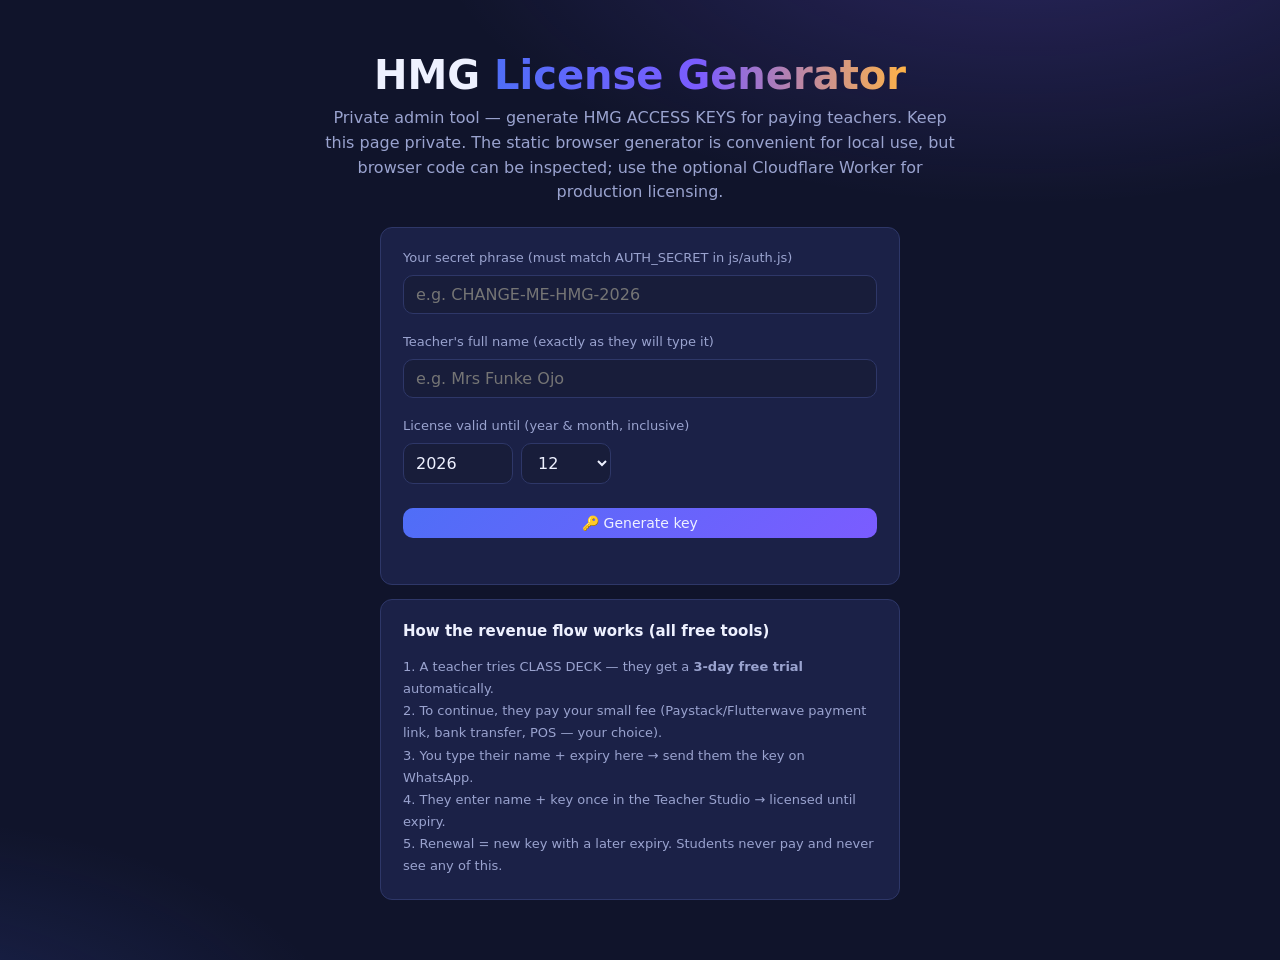
==== admin.html @ 58fbcd96 "Add files via upload" ====
<!DOCTYPE html>
<html lang="en">
<head>
<meta charset="UTF-8" />
<meta name="viewport" content="width=device-width, initial-scale=1" />
<title>HMG Admin — License Key Generator</title>
<link rel="icon" href="assets/icon-96.png" />
<link rel="stylesheet" href="css/style.css" />
<meta name="robots" content="noindex,nofollow" />
</head>
<body>
<div class="landing">
  <img class="logo" src="assets/hmg-academy-logo.png" alt="" style="width:auto;max-width:220px;height:auto;border-radius:12px" />
  <h1>HMG <span>License Generator</span></h1>
  <p class="tag">Private admin tool — generate HMG ACCESS KEYS for paying teachers.
  Keep this page private. The static browser generator is convenient for local use, but browser code can be inspected; use the optional Cloudflare Worker for production licensing.</p>

  <div class="card" style="width:min(520px,94vw);margin-top:22px">
    <label style="font-size:13px;color:var(--text-dim)">Your secret phrase (must match AUTH_SECRET in js/auth.js)</label>
    <input class="input" id="gSecret" type="password" placeholder="e.g. CHANGE-ME-HMG-2026" />
    <label style="font-size:13px;color:var(--text-dim);margin-top:10px;display:block">Teacher's full name (exactly as they will type it)</label>
    <input class="input" id="gName" placeholder="e.g. Mrs Funke Ojo" />
    <label style="font-size:13px;color:var(--text-dim);margin-top:10px;display:block">License valid until (year & month, inclusive)</label>
    <div style="display:flex;gap:8px">
      <input class="input" id="gYear" type="number" value="2026" style="width:110px" />
      <select class="input" id="gMonth" style="width:90px">
        <option>01</option><option>02</option><option>03</option><option>04</option><option>05</option><option>06</option>
        <option>07</option><option>08</option><option>09</option><option>10</option><option>11</option><option selected>12</option>
      </select>
    </div>
    <button class="btn primary" id="gGo" style="margin-top:14px;width:100%">🔑 Generate key</button>
    <div id="gOut" style="margin-top:14px;font-size:15px;word-break:break-all"></div>
  </div>

  <div class="card" style="width:min(520px,94vw);margin-top:14px">
    <h3 style="font-size:15px">How the revenue flow works (all free tools)</h3>
    <p style="font-size:13px;color:var(--text-dim);line-height:1.7;margin-top:6px">
      1. A teacher tries CLASS DECK — they get a <b>3-day free trial</b> automatically.<br/>
      2. To continue, they pay your small fee (Paystack/Flutterwave payment link, bank transfer, POS — your choice).<br/>
      3. You type their name + expiry here → send them the key on WhatsApp.<br/>
      4. They enter name + key once in the Teacher Studio → licensed until expiry.<br/>
      5. Renewal = new key with a later expiry. Students never pay and never see any of this.
    </p>
  </div>
</div>
<script src="js/common.js"></script>
<script>
async function sha256Hex(str){
  const b=await crypto.subtle.digest("SHA-256",new TextEncoder().encode(str));
  return Array.from(new Uint8Array(b)).map(x=>x.toString(16).padStart(2,"0")).join("");
}
document.getElementById("gGo").addEventListener("click", async () => {
  const sec = document.getElementById("gSecret").value;
  const name = document.getElementById("gName").value.trim();
  const year = Number(document.getElementById("gYear").value);
  const month = document.getElementById("gMonth").value;
  const out = document.getElementById("gOut");
  out.replaceChildren();
  if (!sec || name.length < 3) { out.textContent = "Fill the secret and the teacher's full name."; return; }
  if (!Number.isInteger(year) || year < 2000 || year > 9999 || !/^\d{2}$/.test(month)) {
    out.textContent = "Enter a valid expiry year and month."; return;
  }
  const exp = String(year) + month;
  const sig = (await sha256Hex(sec + "|" + name.toLowerCase() + "|" + exp)).slice(0,10).toUpperCase();
  const key = "HMG-" + exp + "-" + sig;
  const strong = document.createElement("b");
  strong.style.color = "var(--accent)";
  strong.textContent = key;
  const detail = document.createElement("span");
  detail.style.cssText = "font-size:12.5px;color:var(--text-dim)";
  detail.textContent = "Send to: " + name + " — valid until end of " + exp.slice(0,4) + "-" + exp.slice(4) + ". They activate with this exact name.";
  out.append(strong, document.createElement("br"), detail);
});
</script>
</body>
</html>
---- css/style.css ----
/* ==========================================================================
   HMG ClassDeck — shared stylesheet
   Lightweight, no external fonts/CDNs. Works offline inside the PWA.
   ========================================================================== */

:root {
  --bg:        #10142b;
  --bg-2:      #181d3a;
  --bg-3:      #222952;
  --panel:     #1b2147;
  --line:      #2e3768;
  --text:      #eef1ff;
  --text-dim:  #9aa3cf;
  --brand:     #4f6ef7;
  --brand-2:   #7b5cff;
  --accent:    #ffb347;
  --ok:        #2ecc71;
  --warn:      #f1c40f;
  --danger:    #ff5d5d;
  --radius:    12px;
  --shadow:    0 8px 30px rgba(0,0,0,.45);
  --toolbar-h: 52px;
}

* { box-sizing: border-box; margin: 0; padding: 0; -webkit-tap-highlight-color: transparent; }

html, body {
  height: 100%;
  background: var(--bg);
  color: var(--text);
  font-family: system-ui, -apple-system, "Segoe UI", Roboto, Ubuntu, sans-serif;
  overscroll-behavior: none;
}

button, input, select, textarea { font: inherit; color: inherit; }

/* ---------- generic UI atoms ---------- */
.btn {
  display: inline-flex; align-items: center; justify-content: center; gap: 6px;
  background: var(--bg-3); border: 1px solid var(--line); color: var(--text);
  border-radius: 10px; padding: 8px 14px; cursor: pointer; user-select: none;
  font-size: 14px; line-height: 1; transition: background .15s, transform .05s;
  white-space: nowrap;
}
.btn:hover { background: #2b3463; }
.btn:active { transform: scale(.97); }
.btn.primary { background: linear-gradient(135deg, var(--brand), var(--brand-2)); border: none; }
.btn.danger  { background: var(--danger); border: none; color: #fff; }
.btn.ok      { background: var(--ok); border: none; color: #06270f; }
.btn.ghost   { background: transparent; }
.btn.small   { padding: 5px 9px; font-size: 12.5px; border-radius: 8px; }
.btn.icon    { padding: 8px 10px; font-size: 17px; }
.btn.active  { outline: 2px solid var(--accent); }
.btn[disabled] { opacity: .45; pointer-events: none; }

.input, select.input, textarea.input {
  background: var(--bg-2); border: 1px solid var(--line); border-radius: 10px;
  padding: 9px 12px; color: var(--text); width: 100%; outline: none;
}
.input:focus { border-color: var(--brand); }

.badge { font-size: 11px; padding: 3px 8px; border-radius: 999px; background: var(--bg-3); color: var(--text-dim); }
.badge.live { background: var(--danger); color: #fff; animation: pulse 1.4s infinite; }
@keyframes pulse { 0%,100% { opacity: 1 } 50% { opacity: .55 } }

.dot { width: 9px; height: 9px; border-radius: 50%; display: inline-block; }
.dot.on  { background: var(--ok); }
.dot.off { background: var(--text-dim); }

hr.sep { border: none; border-top: 1px solid var(--line); margin: 10px 0; }

/* ---------- toast ---------- */
#toastHost { position: fixed; bottom: 18px; left: 50%; transform: translateX(-50%); z-index: 9999;
  display: flex; flex-direction: column; gap: 8px; align-items: center; pointer-events: none; }
.toast {
  background: var(--bg-3); border: 1px solid var(--line); border-radius: 10px;
  padding: 10px 16px; box-shadow: var(--shadow); font-size: 14px; max-width: 86vw;
  animation: toastIn .25s ease;
}
.toast.ok { border-color: var(--ok); } .toast.err { border-color: var(--danger); }
@keyframes toastIn { from { opacity: 0; transform: translateY(12px) } to { opacity: 1 } }

/* ---------- modal ---------- */
.modal-back {
  position: fixed; inset: 0; background: rgba(5,8,22,.72); z-index: 800;
  display: none; align-items: center; justify-content: center; padding: 18px;
}
.modal-back.open { display: flex; }
.modal {
  background: var(--panel); border: 1px solid var(--line); border-radius: 16px;
  box-shadow: var(--shadow); width: min(560px, 96vw); max-height: 88vh; overflow: auto;
  padding: 20px;
}
.modal h3 { margin-bottom: 12px; font-size: 18px; }
.modal .row { display: flex; gap: 10px; margin: 10px 0; align-items: center; flex-wrap: wrap; }
.modal label { font-size: 13px; color: var(--text-dim); display: block; margin-bottom: 4px; }

/* ==========================================================================
   LANDING PAGE (index.html)
   ========================================================================== */
.landing {
  min-height: 100%; display: flex; flex-direction: column; align-items: center;
  padding: 34px 20px 60px;
  background:
    radial-gradient(1000px 500px at 80% -10%, rgba(123,92,255,.25), transparent 60%),
    radial-gradient(800px 400px at -10% 110%, rgba(79,110,247,.2), transparent 60%),
    var(--bg);
}
.landing .logo { width: 84px; height: 84px; border-radius: 22px; box-shadow: var(--shadow); }
.landing h1 { margin-top: 18px; font-size: clamp(26px, 4.5vw, 40px); text-align: center; }
.landing h1 span { background: linear-gradient(90deg, var(--brand), var(--brand-2), var(--accent));
  -webkit-background-clip: text; background-clip: text; color: transparent; }
.landing .tag { color: var(--text-dim); margin-top: 8px; text-align: center; max-width: 640px; line-height: 1.55; }
.cards { display: grid; grid-template-columns: repeat(auto-fit, minmax(240px, 1fr)); gap: 16px;
  margin-top: 34px; width: min(980px, 100%); }
.card {
  background: var(--panel); border: 1px solid var(--line); border-radius: var(--radius);
  padding: 22px; display: flex; flex-direction: column; gap: 10px; transition: transform .15s, border-color .15s;
}
.card:hover { transform: translateY(-3px); border-color: var(--brand); }
.card .em { font-size: 30px; }
.card h3 { font-size: 17px; }
.card p { color: var(--text-dim); font-size: 13.5px; line-height: 1.5; flex: 1; }
.feat-list { margin-top: 40px; width: min(980px, 100%); }
.feat-list h2 { font-size: 20px; margin-bottom: 14px; }
.feat-grid { display: grid; grid-template-columns: repeat(auto-fit, minmax(220px, 1fr)); gap: 10px; }
.feat { background: var(--bg-2); border: 1px solid var(--line); border-radius: 10px; padding: 12px 14px; font-size: 13px; color: var(--text-dim); }
.feat b { color: var(--text); display: block; margin-bottom: 3px; font-size: 13.5px; }
.landing footer { margin-top: 44px; color: var(--text-dim); font-size: 12.5px; text-align: center; line-height: 1.7; }
.landing footer a { color: var(--brand); text-decoration: none; }

/* ==========================================================================
   TEACHER STUDIO (teach.html)
   ========================================================================== */
.studio { display: flex; flex-direction: column; height: 100dvh; overflow: hidden; }

.topbar {
  height: var(--toolbar-h); flex: 0 0 auto; display: flex; align-items: center; gap: 8px;
  padding: 0 10px; background: var(--bg-2); border-bottom: 1px solid var(--line);
  overflow-x: auto; scrollbar-width: thin;
}
.topbar .brand { display: flex; align-items: center; gap: 8px; font-weight: 700; font-size: 15px; flex: 0 0 auto; }
.topbar .brand img { width: 28px; height: 28px; border-radius: 8px; }
.topbar .spacer { flex: 1 1 auto; min-width: 6px; }
.roominfo { display: flex; align-items: center; gap: 6px; background: var(--bg-3); border: 1px solid var(--line);
  border-radius: 10px; padding: 5px 10px; font-size: 13px; flex: 0 0 auto; }
.roominfo code { color: var(--accent); font-weight: 700; letter-spacing: .5px; }

/* split workspace */
.workspace { flex: 1 1 auto; display: flex; min-height: 0; position: relative; }
.pane { min-width: 0; min-height: 0; display: flex; flex-direction: column; background: var(--bg); position: relative; }
#paneLeft  { flex: 1 1 50%; }
#paneRight { flex: 1 1 50%; border-left: 1px solid var(--line); }
.divider {
  flex: 0 0 14px; cursor: col-resize; display: flex; align-items: center; justify-content: center;
  background: var(--bg-2); touch-action: none; border-left: 1px solid var(--line); border-right: 1px solid var(--line);
}
.divider::after { content: ""; width: 4px; height: 46px; border-radius: 4px; background: var(--line); }
.workspace.right-hidden #paneRight, .workspace.right-hidden .divider { display: none; }
.workspace.left-hidden  #paneLeft,  .workspace.left-hidden  .divider { display: none; }

.pane-head {
  height: 40px; flex: 0 0 auto; display: flex; align-items: center; gap: 6px; padding: 0 8px;
  background: var(--bg-2); border-bottom: 1px solid var(--line); overflow-x: auto; scrollbar-width: none;
}
.pane-head .tab { padding: 6px 11px; border-radius: 8px; font-size: 13px; cursor: pointer; color: var(--text-dim); border: 1px solid transparent; white-space: nowrap; }
.pane-head .tab.active { background: var(--bg-3); color: var(--text); border-color: var(--line); }
.pane-body { flex: 1 1 auto; min-height: 0; position: relative; overflow: hidden; }
.pane-body > section { position: absolute; inset: 0; display: none; flex-direction: column; }
.pane-body > section.active { display: flex; }

/* whiteboard */
.wb-toolbar {
  flex: 0 0 auto; display: flex; align-items: center; gap: 5px; padding: 6px 8px;
  background: var(--bg-2); border-bottom: 1px solid var(--line); flex-wrap: nowrap; overflow-x: auto; scrollbar-width: thin;
}
.wb-toolbar .tool { width: 36px; height: 36px; border-radius: 9px; border: 1px solid var(--line); background: var(--bg-3);
  display: inline-flex; align-items: center; justify-content: center; cursor: pointer; font-size: 17px; flex: 0 0 auto; }
.wb-toolbar .tool.active { outline: 2px solid var(--accent); background: #2b3463; }
.wb-colors { display: flex; gap: 4px; flex: 0 0 auto; }
.wb-color { width: 24px; height: 24px; border-radius: 50%; border: 2px solid transparent; cursor: pointer; }
.wb-color.active { border-color: #fff; transform: scale(1.12); }
.wb-stage { flex: 1; position: relative; background: #ffffff; touch-action: none; overflow: hidden; }
.wb-stage canvas { position: absolute; inset: 0; width: 100%; height: 100%; touch-action: none; }
.wb-pagebar { position: absolute; bottom: 10px; left: 50%; transform: translateX(-50%);
  display: flex; gap: 6px; background: rgba(16,20,43,.85); border: 1px solid var(--line);
  border-radius: 999px; padding: 5px 10px; align-items: center; font-size: 13px; color: var(--text); backdrop-filter: blur(4px); }
.wb-pagebar button { background: none; border: none; color: var(--text); font-size: 16px; cursor: pointer; padding: 2px 7px; }

/* pdf pane */
.pdf-bar { flex: 0 0 auto; display: flex; gap: 6px; align-items: center; padding: 6px 8px; background: var(--bg-2);
  border-bottom: 1px solid var(--line); overflow-x: auto; scrollbar-width: thin; }
.pdf-scroll { flex: 1; overflow: auto; display: flex; align-items: flex-start; justify-content: center; background: #383d52; }
#pdfCanvas { background: #fff; box-shadow: var(--shadow); margin: 14px; max-width: none; }
.drop-hint { position: absolute; inset: 0; display: flex; flex-direction: column; gap: 10px; align-items: center;
  justify-content: center; color: var(--text-dim); text-align: center; padding: 24px; pointer-events: none; }
.drop-hint .em { font-size: 44px; }

/* web pane */
.web-bar { display: flex; gap: 6px; padding: 6px 8px; background: var(--bg-2); border-bottom: 1px solid var(--line); align-items: center; }
.web-bar input { flex: 1; min-width: 80px; }
#webFrame { flex: 1; border: none; background: #fff; width: 100%; }
.web-note { font-size: 11.5px; color: var(--text-dim); padding: 4px 10px; background: var(--bg-2); border-top: 1px solid var(--line); }
.quick-links { display: flex; gap: 6px; flex-wrap: wrap; padding: 6px 8px; background: var(--bg-2); border-bottom: 1px solid var(--line); }

/* notes pane */
#notesArea { flex: 1; resize: none; border: none; outline: none; background: #fffbe8; color: #222;
  padding: 18px; font-size: 16px; line-height: 1.6; font-family: "Segoe UI", system-ui, sans-serif; }

/* image pane */
.img-scroll { flex: 1; overflow: auto; display: flex; align-items: center; justify-content: center; background: #383d52; }
#imgView { max-width: 96%; max-height: 96%; box-shadow: var(--shadow); }

/* drawers */
.drawer {
  position: fixed; top: var(--toolbar-h); right: 0; bottom: 0; width: min(360px, 92vw); z-index: 600;
  background: var(--panel); border-left: 1px solid var(--line); box-shadow: var(--shadow);
  transform: translateX(105%); transition: transform .22s ease; display: flex; flex-direction: column;
}
.drawer.open { transform: translateX(0); }
.drawer-head { display: flex; align-items: center; justify-content: space-between; padding: 12px 14px; border-bottom: 1px solid var(--line); font-weight: 600; }
.drawer-body { flex: 1; overflow-y: auto; padding: 12px 14px; display: flex; flex-direction: column; gap: 10px; }
.drawer-foot { padding: 10px 14px; border-top: 1px solid var(--line); }

/* chat */
.chat-msg { background: var(--bg-2); border: 1px solid var(--line); border-radius: 10px; padding: 8px 10px; font-size: 13.5px; }
.chat-msg .who { font-size: 11.5px; color: var(--accent); font-weight: 700; }
.chat-msg.me { border-color: var(--brand); }
.chat-input-row { display: flex; gap: 8px; }

/* roster / student monitor */
.stu-row { display: flex; align-items: center; gap: 8px; background: var(--bg-2); border: 1px solid var(--line);
  border-radius: 10px; padding: 8px 10px; font-size: 13.5px; }
.stu-row .name { flex: 1; overflow: hidden; text-overflow: ellipsis; white-space: nowrap; }
.stu-row .hand { font-size: 16px; }
.cam-grid { display: grid; grid-template-columns: 1fr 1fr; gap: 8px; }
.cam-tile { position: relative; background: #000; border-radius: 10px; overflow: hidden; aspect-ratio: 4/3; border: 1px solid var(--line); }
.cam-tile video { width: 100%; height: 100%; object-fit: cover; }
.cam-tile .label { position: absolute; left: 6px; bottom: 5px; font-size: 11px; background: rgba(0,0,0,.65); padding: 2px 7px; border-radius: 6px; }
.cam-tile.focus { grid-column: 1 / -1; aspect-ratio: 16/9; }

/* teacher self-view */
.selfview { position: fixed; right: 14px; bottom: 14px; width: 150px; aspect-ratio: 4/3; border-radius: 12px;
  overflow: hidden; border: 2px solid var(--brand); box-shadow: var(--shadow); z-index: 500; background: #000; display: none; }
.selfview video { width: 100%; height: 100%; object-fit: cover; transform: scaleX(-1); }
.selfview.show { display: block; }

/* poll results */
.poll-opt { display: flex; align-items: center; gap: 8px; margin: 6px 0; }
.poll-bar { flex: 1; height: 22px; background: var(--bg-2); border-radius: 6px; overflow: hidden; border: 1px solid var(--line); position: relative; }
.poll-bar > i { display: block; height: 100%; background: linear-gradient(90deg, var(--brand), var(--brand-2)); transition: width .3s; }
.poll-bar > b { position: absolute; inset: 0; display: flex; align-items: center; padding: 0 8px; font-size: 12px; font-weight: 600; }

/* timer chip */
#timerChip { display: none; align-items: center; gap: 6px; }
#timerChip.show { display: inline-flex; }

/* ==========================================================================
   STUDENT VIEW (join.html)
   ========================================================================== */
.stage-wrap { position: fixed; inset: 0; background: #000; display: flex; align-items: center; justify-content: center; }
#stageVideo { width: 100%; height: 100%; object-fit: contain; background: #000; }
.teacher-pip { position: fixed; right: 16px; top: 16px; width: clamp(120px, 22vw, 240px); aspect-ratio: 4/3;
  border-radius: 12px; overflow: hidden; border: 2px solid var(--accent); box-shadow: var(--shadow);
  background: #000; z-index: 40; display: none; touch-action: none; cursor: grab; }
.teacher-pip.show { display: block; }
.teacher-pip video { width: 100%; height: 100%; object-fit: cover; }

.stu-controls {
  position: fixed; bottom: 14px; left: 50%; transform: translateX(-50%); z-index: 50;
  display: flex; gap: 8px; background: rgba(16,20,43,.88); border: 1px solid var(--line);
  border-radius: 999px; padding: 8px 12px; backdrop-filter: blur(6px);
  transition: opacity .3s, transform .3s;
}
.stu-controls.hidden { opacity: 0; transform: translateX(-50%) translateY(70px); pointer-events: none; }
.stage-status { position: fixed; top: 14px; left: 14px; z-index: 40; display: flex; gap: 8px; align-items: center; }

.join-gate { position: fixed; inset: 0; z-index: 100; display: flex; align-items: center; justify-content: center;
  background:
    radial-gradient(900px 500px at 85% -5%, rgba(123,92,255,.3), transparent 60%),
    radial-gradient(700px 420px at 0% 105%, rgba(79,110,247,.22), transparent 60%), var(--bg); padding: 18px; }
.join-card { width: min(420px, 96vw); background: var(--panel); border: 1px solid var(--line); border-radius: 18px;
  padding: 26px; box-shadow: var(--shadow); display: flex; flex-direction: column; gap: 12px; }
.join-card img { width: 60px; height: 60px; border-radius: 16px; align-self: center; }
.join-card h2 { text-align: center; font-size: 20px; }
.join-card .sub { text-align: center; color: var(--text-dim); font-size: 13px; }

/* misc */
.hide { display: none !important; }
::-webkit-scrollbar { width: 9px; height: 9px; }
::-webkit-scrollbar-thumb { background: var(--bg-3); border-radius: 8px; }

@media (max-width: 760px) {
  .topbar { gap: 6px; }
  .roominfo { font-size: 12px; }
  .drawer { width: 100vw; }
  .selfview { width: 110px; }
}

/* ==========================================================================
   v2 — FOCUS MODE (hide every bar: perfect while sharing on Google Meet)
   ========================================================================== */
.studio.focus .topbar,
.studio.focus .pane-head,
.studio.focus .wb-toolbar,
.studio.focus .pdf-bar,
.studio.focus .web-bar,
.studio.focus .quick-links,
.studio.focus .web-note { display: none !important; }
.studio.focus .drawer { top: 0; }

.focus-handle {
  position: fixed; top: 8px; left: 8px; z-index: 950;
  width: 40px; height: 40px; border-radius: 50%;
  background: rgba(16,20,43,.55); color: #fff; border: 1px solid var(--line);
  font-size: 17px; cursor: pointer; opacity: .4; transition: opacity .2s;
  display: flex; align-items: center; justify-content: center;
}
.focus-handle:hover, .focus-handle:active { opacity: 1; }

/* mini floating tool capsule shown only in focus mode */
.focus-tools {
  position: fixed; top: 8px; left: 56px; z-index: 949;
  display: none; gap: 4px; align-items: center;
  background: rgba(16,20,43,.6); border: 1px solid var(--line);
  border-radius: 999px; padding: 4px 8px; backdrop-filter: blur(4px);
  opacity: .55; transition: opacity .2s;
}
.focus-tools:hover, .focus-tools:active { opacity: 1; }
.studio.focus .focus-tools { display: flex; }
.focus-tools .tool { width: 32px; height: 32px; border-radius: 50%; border: 1px solid var(--line);
  background: var(--bg-3); display: inline-flex; align-items: center; justify-content: center;
  cursor: pointer; font-size: 14px; }
.focus-tools .tool.active { outline: 2px solid var(--accent); }

/* v2 — PDF annotation overlay */
.pdf-annot-stage.armed { display: block !important; }
.pdf-annot-stage canvas { position: absolute; inset: 0; width: 100%; height: 100%; touch-action: none; }
.pdf-annot.active { outline: 2px solid var(--accent); }

/* v2 — lesson manager rows */
.lesson-row { display: flex; align-items: center; gap: 8px; background: var(--bg-2);
  border: 1px solid var(--line); border-radius: 10px; padding: 8px 10px; font-size: 13.5px; }
.lesson-row .name { flex: 1; overflow: hidden; text-overflow: ellipsis; white-space: nowrap; }
.lesson-row .meta { font-size: 11px; color: var(--text-dim); }

/* v2 — Meet companion badge */
.badge.meet { background: #0b8043; color: #fff; }

/* v2 — compact ultra-small screens (phones in portrait) */
@media (max-width: 520px) {
  :root { --toolbar-h: 46px; }
  .btn.small { padding: 5px 7px; font-size: 12px; }
  .wb-toolbar .tool { width: 32px; height: 32px; font-size: 15px; }
  .wb-color { width: 20px; height: 20px; }
  .pane-head .tab { padding: 5px 8px; font-size: 12px; }
  .topbar .brand span { display: none; }
}

/* ==========================================================================
   v3 additions
   ========================================================================== */

/* floating calculator (v4: full scientific) */
.calc-box {
  position: fixed; right: 18px; top: 70px; z-index: 900; width: 390px; max-width: 96vw;
  background: var(--panel); border: 1px solid var(--line); border-radius: 14px;
  box-shadow: var(--shadow); padding: 10px; touch-action: none;
}
.calc-head { display: flex; justify-content: space-between; align-items: center;
  font-size: 13px; font-weight: 600; margin-bottom: 6px; cursor: grab; user-select: none; }
.calc-hist { min-height: 16px; max-height: 64px; overflow-y: auto; font-size: 11.5px;
  color: var(--text-dim); font-family: ui-monospace, monospace; margin-bottom: 5px;
  display: flex; flex-direction: column; gap: 2px; }
.calc-display { text-align: right; font-size: 19px; font-weight: 700; margin-bottom: 8px; font-family: ui-monospace, monospace; }
.calc-grid { display: grid; grid-template-columns: repeat(5, 1fr); gap: 5px; }
.calc-grid.sci { grid-template-columns: repeat(7, minmax(38px, 1fr)); gap: 4px; }
.calc-grid button { padding: 9px 0; border-radius: 8px; border: 1px solid var(--line);
  background: var(--bg-3); color: var(--text); font-size: 13px; cursor: pointer; }
.calc-grid.sci button { padding: 9px 0; font-size: 12.5px; min-height:38px; }
.calc-grid.sci button:nth-last-child(2) { grid-column: span 2; }
.calc-grid button.op { background: #2b3463; }
.calc-grid button.mem { background: #1d2440; color: var(--text-dim); font-size: 11.5px; }
.calc-grid button.active { outline: 2px solid var(--accent); }
.calc-grid button.eq { background: linear-gradient(135deg, var(--brand), var(--brand-2)); border: none; }

/* leaderboard rows */
.lead-row { display: flex; align-items: center; gap: 8px; background: var(--bg-2);
  border: 1px solid var(--line); border-radius: 10px; padding: 7px 10px; font-size: 13.5px; }
.lead-row .rank { width: 26px; font-weight: 800; color: var(--accent); }
.lead-row .name { flex: 1; overflow: hidden; text-overflow: ellipsis; white-space: nowrap; }
.lead-row .pts { font-weight: 700; }
.lead-row.top1 { border-color: #ffd700; }
.lead-row.top2 { border-color: #c0c0c0; }
.lead-row.top3 { border-color: #cd7f32; }

/* quiz tally bars reuse .poll-bar */
.quiz-correct .poll-bar > i { background: linear-gradient(90deg, #19a85a, #2ecc71); }

/* ==========================================================================
   v6 — Teacher auth gate (signup / login / license)
   ========================================================================== */
.auth-gate {
  position: fixed; inset: 0; z-index: 2000;
  display: flex; align-items: center; justify-content: center; padding: 16px;
  background:
    radial-gradient(900px 500px at 85% -5%, rgba(123,92,255,.35), transparent 60%),
    radial-gradient(700px 420px at 0% 105%, rgba(79,110,247,.28), transparent 60%),
    rgba(7, 10, 25, .97);
  backdrop-filter: blur(6px); overflow-y: auto;
}
.auth-card {
  width: min(430px, 96vw); background: var(--panel); border: 1px solid var(--line);
  border-radius: 20px; box-shadow: var(--shadow); padding: 26px;
  display: flex; flex-direction: column; gap: 12px; margin: auto;
}
.auth-brand { display: flex; gap: 12px; align-items: center; }
.auth-brand img { height: 46px; border-radius: 10px; }
.auth-brand b { display: block; font-size: 15.5px; }
.auth-brand span { font-size: 12px; color: var(--text-dim); }
.auth-tabs { display: flex; gap: 6px; background: var(--bg-2); border-radius: 12px; padding: 5px; }
.auth-tab { flex: 1; border: none; background: transparent; color: var(--text-dim);
  padding: 9px 4px; border-radius: 9px; cursor: pointer; font-size: 13px; font-weight: 600; }
.auth-tab.active { background: linear-gradient(135deg, var(--brand), var(--brand-2)); color: #fff; }
.auth-pane { display: flex; flex-direction: column; gap: 9px; }
.auth-note { font-size: 12.5px; color: var(--text-dim); line-height: 1.55; }
.auth-note a { color: var(--brand); }
.auth-err { font-size: 12.5px; color: var(--danger); min-height: 16px; margin: 0; }
.auth-cta { padding: 12px; font-size: 15px; }
.auth-foot { text-align: center; font-size: 11px; color: var(--text-dim); }

/* v6 — professional polish */
.topbar { box-shadow: 0 2px 14px rgba(0,0,0,.25); }
.pane-head .tab { transition: background .15s, color .15s; }
.card .btn { margin-top: 4px; }

/* v2 — landscape phones/tablets: tighter vertical chrome */
@media (max-height: 480px) {
  :root { --toolbar-h: 42px; }
  .pane-head { height: 34px; }
  .wb-pagebar { bottom: 5px; padding: 3px 8px; }
}

/* ==========================================================================
   Enterprise tablet/mobile polish (2026)
   - wraps teacher controls into usable rows on tablets
   - keeps panes accessible in portrait
   - enlarges touch targets for stylus/finger teaching
   ========================================================================== */
@media (max-width: 1024px) {
  :root { --toolbar-h: 54px; }
  .topbar { gap: 6px; padding: 6px 8px; height: auto; min-height: var(--toolbar-h); flex-wrap: wrap; align-content: center; }
  .topbar .spacer { display: none; }
  .topbar .brand span { max-width: 180px; overflow: hidden; text-overflow: ellipsis; white-space: nowrap; }
  .btn.small { min-height: 36px; padding: 8px 10px; }
  .roominfo { order: 2; width: auto; }
  .workspace { min-height: 0; }
  .pane-head { height: 44px; }
  .pane-head .tab { padding: 8px 12px; font-size: 13.5px; }
  .wb-toolbar .tool { width: 40px; height: 40px; }
  .pdf-bar, .web-bar, .quick-links { flex-wrap: wrap; }
  .calc-box { top: 76px; right: 8px; width: min(390px, calc(100vw - 16px)); }
}
@media (max-width: 760px), (orientation: portrait) and (max-width: 900px) {
  .workspace { flex-direction: column; }
  #paneRight { border-left: 0; border-top: 1px solid var(--line); }
  .divider { flex: 0 0 12px; cursor: row-resize; border-left: 0; border-right: 0; border-top: 1px solid var(--line); border-bottom: 1px solid var(--line); }
  .divider::after { width: 54px; height: 4px; }
  .selfview { width: 118px; height: 84px; right: 8px; bottom: 8px; }
  .drawer { width: min(96vw, 420px); }
  .modal { width: min(96vw, 560px); max-height: 88dvh; }
}
@media (max-width: 520px) {
  .topbar .brand img { width: 24px; height: 24px; }
  .roominfo { font-size: 12px; padding: 5px 7px; }
  .btn.small { font-size: 12px; padding: 7px 8px; }
  .calc-grid.sci { grid-template-columns: repeat(4, minmax(44px, 1fr)); }
  .calc-grid.sci button:nth-last-child(2) { grid-column: span 1; }
}
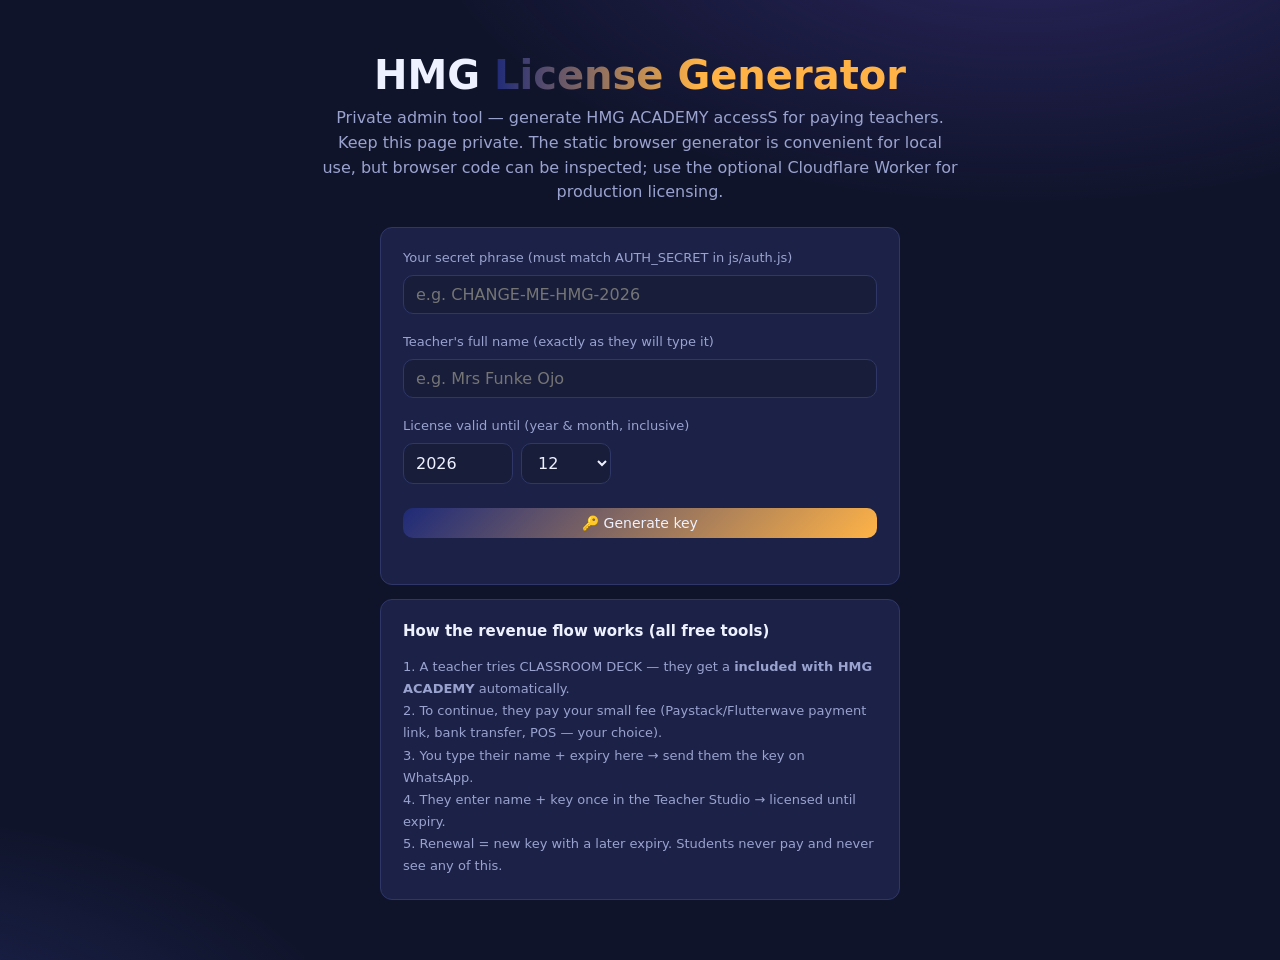
==== commit 41775262: "Add files via upload" ====
--- a/admin.html
+++ b/admin.html
@@ -7,12 +7,14 @@
 <link rel="icon" href="assets/icon-96.png" />
 <link rel="stylesheet" href="css/style.css" />
 <meta name="robots" content="noindex,nofollow" />
+<script src="js/config.js"></script>
+<script src="js/portal-bridge.js"></script>
 </head>
 <body>
 <div class="landing">
   <img class="logo" src="assets/hmg-academy-logo.png" alt="" style="width:auto;max-width:220px;height:auto;border-radius:12px" />
   <h1>HMG <span>License Generator</span></h1>
-  <p class="tag">Private admin tool — generate HMG ACCESS KEYS for paying teachers.
+  <p class="tag">Private admin tool — generate HMG ACADEMY accessS for paying teachers.
   Keep this page private. The static browser generator is convenient for local use, but browser code can be inspected; use the optional Cloudflare Worker for production licensing.</p>
 
   <div class="card" style="width:min(520px,94vw);margin-top:22px">
@@ -35,7 +37,7 @@
   <div class="card" style="width:min(520px,94vw);margin-top:14px">
     <h3 style="font-size:15px">How the revenue flow works (all free tools)</h3>
     <p style="font-size:13px;color:var(--text-dim);line-height:1.7;margin-top:6px">
-      1. A teacher tries CLASS DECK — they get a <b>3-day free trial</b> automatically.<br/>
+      1. A teacher tries CLASSROOM DECK — they get a <b>included with HMG ACADEMY</b> automatically.<br/>
       2. To continue, they pay your small fee (Paystack/Flutterwave payment link, bank transfer, POS — your choice).<br/>
       3. You type their name + expiry here → send them the key on WhatsApp.<br/>
       4. They enter name + key once in the Teacher Studio → licensed until expiry.<br/>
--- a/css/style.css
+++ b/css/style.css
@@ -1,5 +1,5 @@
 /* ==========================================================================
-   HMG ClassDeck — shared stylesheet
+   HMG ACADEMY CLASS DECK — shared stylesheet
    Lightweight, no external fonts/CDNs. Works offline inside the PWA.
    ========================================================================== */
 
@@ -442,6 +442,30 @@
 }
 
 /* ==========================================================================
+   Improvement: Install Banner (Forced PWA Install)
+   Persistent bottom banner that encourages app installation.
+   ========================================================================== */
+.install-banner {
+  position: fixed; bottom: 0; left: 0; right: 0; z-index: 9997;
+  background: linear-gradient(135deg, #1e2a78, #4f6ef7);
+  color: #fff; padding: 14px 18px; display: flex; align-items: center;
+  gap: 12px; box-shadow: 0 -4px 20px rgba(0,0,0,.4);
+  animation: slideUp .35s ease; font-size: 14px;
+}
+.install-banner .install-content { display: flex; align-items: center; gap: 14px; flex: 1; flex-wrap: wrap; }
+.install-banner .install-icon { font-size: 28px; }
+.install-banner .install-text { flex: 1; min-width: 160px; }
+.install-banner .install-text strong { display: block; font-size: 15px; }
+.install-banner .install-text span { font-size: 12px; opacity: .85; }
+.install-banner .install-actions { display: flex; gap: 8px; }
+.install-banner .install-close { background: none; border: none; color: #fff; font-size: 22px; cursor: pointer; opacity: .6; padding: 0 4px; }
+.install-banner .install-close:hover { opacity: 1; }
+@keyframes slideUp { from { transform: translateY(100%) } to { transform: translateY(0) } }
+
+/* Companion mode badge */
+.badge.companion { background: #0b8043; color: #fff; font-size: 11px; padding: 3px 10px; border-radius: 999px; }
+
+/* ==========================================================================
    Enterprise tablet/mobile polish (2026)
    - wraps teacher controls into usable rows on tablets
    - keeps panes accessible in portrait
@@ -477,3 +501,12 @@
   .calc-grid.sci { grid-template-columns: repeat(4, minmax(44px, 1fr)); }
   .calc-grid.sci button:nth-last-child(2) { grid-column: span 1; }
 }
+
+/* V37 — calculator + drawers above portal chip; End stays hidden via .hide */
+.calc-box { z-index: 8000 !important; top: 96px !important; }
+.calc-box.hide { display: none !important; }
+.drawer { z-index: 6500 !important; }
+.topbar { position: relative; z-index: 30; }
+.topbar .btn { position: relative; z-index: 31; pointer-events: auto !important; }
+#btnEndLive.hide { display: none !important; }
+#acd-portal-chip { height: 28px !important; max-height: 28px !important; overflow: hidden; }
